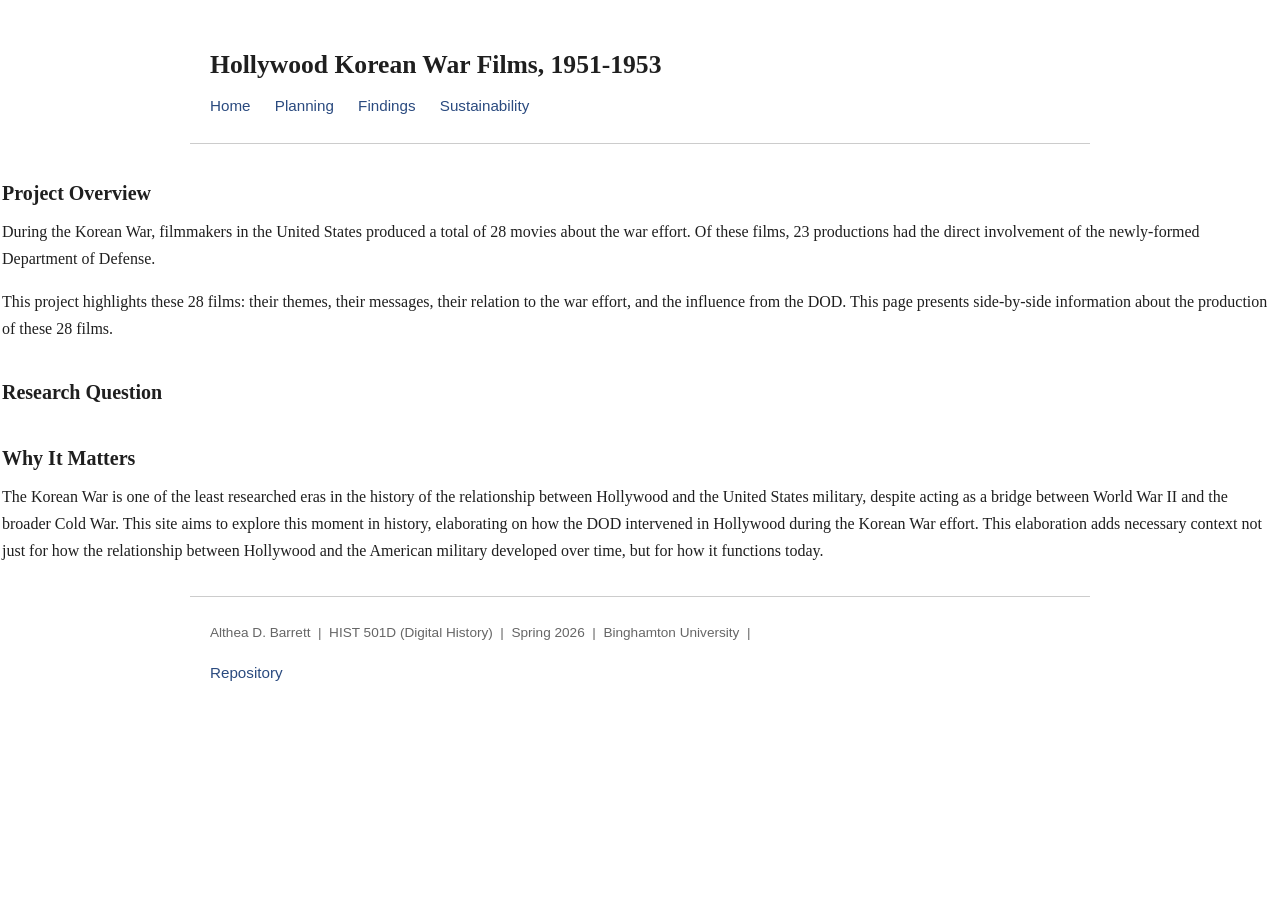
==== index.html @ 260981d2 "images" ====
<html lang="en">
<head>
    <meta charset="UTF-8">
    <meta name="viewport" content="width=device-width, initial-scale=1.0">
    <title>Hollywood Korean War Films, 1951-1953</title>
    <link rel="stylesheet" href="style.css">
</head>
<body>

<header>
    <h1>Hollywood Korean War Films, 1951-1953</h1>
    <nav>
      <a href="index.html">Home</a>
      <a href="planning.html">Planning</a>
      <a href="findings.html">Findings</a>
      <a href="sustainability.html">Sustainability</a>
    </nav>
</header>


<section>
    <h2>Project Overview</h2>
    <p>
        During the Korean War, filmmakers in the United States produced a total of 28 movies about the war effort.
        Of these films, 23 productions had the direct involvement of the newly-formed Department of Defense.
    </p>
    <p>
        This project highlights these 28 films: their themes, their messages, their relation to the war effort, and the influence from the DOD. This page presents side-by-side information about the production of these 28 films.
    </p>
</section>

<section>
    <h2>Research Question</h2>
</section>

<section>
    <h2>Why It Matters</h2>
    <p>The Korean War is one of the least researched eras in the history of the relationship between Hollywood and the United States military, despite acting as a bridge between World War II and the broader Cold War. This site aims to explore this moment in history, elaborating on how the DOD intervened in Hollywood during the Korean War effort. This elaboration adds necessary context not just for how the relationship between Hollywood and the American military developed over time, but for how it functions today.</p>
</section>

<footer>
    <p>Althea D. Barrett &nbsp;|&nbsp; HIST 501D (Digital History) &nbsp;|&nbsp; Spring 2026 &nbsp;|&nbsp; Binghamton University &nbsp;|&nbsp;
        <nav><a href="https://github.com/abarret4/github-page-abarret4">Repository</a> </nav>
    </p>
</footer>

</body>

</html>
---- style.css ----
body {
  font-family:"Comic Neue";
  line-height: 1.7;
  margin: 2;
  color: #1f1f1f;
  background: #ffffff;
}

header, main, footer {
  max-width: 860px;
  margin: 0 auto;
  padding: 1.5rem 1.25rem;
}

header {
  border-bottom: 1px solid #ccc;
  margin-bottom: 1rem;
}

header h1 {
  font-size: 1.6rem;
  margin-bottom: 0.4rem;
}

nav {
  font-family: sans-serif;
  font-size: 0.95rem;
}

nav a {
  margin-right: 1.25rem;
  color: #2a4a7f;
  text-decoration: none;
}

nav a:hover {
  text-decoration: underline;
}

h2 {
  font-size: 1.25rem;
  margin-top: 2rem;
  margin-bottom: 0.5rem;
}

p {
  margin-top: 0;
  margin-bottom: 1rem;
}

img {
  margin: 1.5rem 0;
  height: 250px;
  width: auto;
  border: 1px solid #ccc;
  display: block;
}

.container {
  display: inline-grid;
  grid-template-columns: auto auto auto;
  padding: 10px
}

figcaption {
  font-family: sans-serif;
  font-size: 0.88rem;
  color: #555;
  margin-top: 0.4rem;
}

.sketch-grid {
  display: grid;
  grid-template-columns: 1fr 1fr;
  gap: 1.5rem;
  margin: 1.5rem 0;
}

ul, ol {
  padding-left: 1.5rem;
  margin-bottom: 1rem;
}

footer {
  border-top: 1px solid #ccc;
  margin-top: 2rem;
  font-family: sans-serif;
  font-size: 0.85rem;
  color: #666;
}

footer a {
  color: #2a4a7f;
}

/* -----------------------------------------------
   Responsive layout — narrow screens
   The viewport meta tag in each HTML page activates
   this. No framework or CDN required.
----------------------------------------------- */

@media (max-width: 600px) {
  header h1 {
    font-size: 1.25rem;
  }

  nav {
    display: flex;
    flex-wrap: wrap;
    gap: 0.5rem;
  }

  nav a {
    margin-right: 0;
  }

  .sketch-grid {
    grid-template-columns: 1fr;
  }

  header, main, footer {
    padding: 1rem 0.85rem;
  }
}
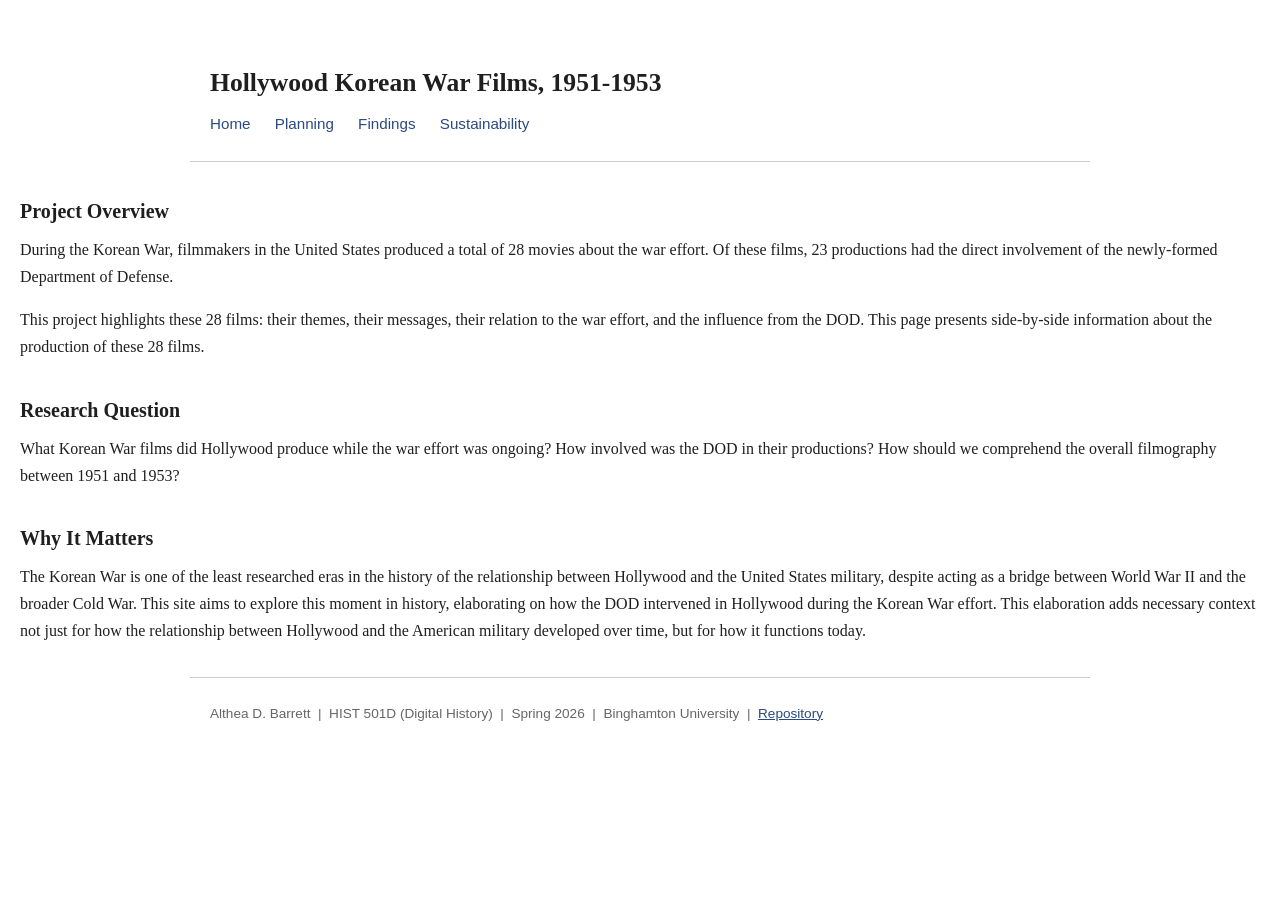
==== commit 2e47ba1a: "layout" ====
--- a/index.html
+++ b/index.html
@@ -31,6 +31,9 @@
 
 <section>
     <h2>Research Question</h2>
+    <p>
+        What Korean War films did Hollywood produce while the war effort was ongoing? How involved was the DOD in their productions? How should we comprehend the overall filmography between 1951 and 1953?
+    </p>
 </section>
 
 <section>
@@ -39,8 +42,7 @@
 </section>
 
 <footer>
-    <p>Althea D. Barrett &nbsp;|&nbsp; HIST 501D (Digital History) &nbsp;|&nbsp; Spring 2026 &nbsp;|&nbsp; Binghamton University &nbsp;|&nbsp;
-        <nav><a href="https://github.com/abarret4/github-page-abarret4">Repository</a> </nav>
+    <p>Althea D. Barrett &nbsp;|&nbsp; HIST 501D (Digital History) &nbsp;|&nbsp; Spring 2026 &nbsp;|&nbsp; Binghamton University &nbsp;|&nbsp; <a href="https://github.com/abarret4/github-page-abarret4">Repository</a>
     </p>
 </footer>
 
--- a/style.css
+++ b/style.css
@@ -1,7 +1,7 @@
 body {
   font-family:"Comic Neue";
   line-height: 1.7;
-  margin: 2;
+  margin: 20px;
   color: #1f1f1f;
   background: #ffffff;
 }
@@ -58,8 +58,16 @@
 
 .container {
   display: inline-grid;
-  grid-template-columns: auto auto auto;
+  grid-template-columns: auto auto auto auto;
   padding: 10px
+}
+
+@media (max-width: 700px){
+    .container {
+    display: inline-grid;
+    grid-template-columns: auto;
+    padding: 10px
+    }
 }
 
 figcaption {
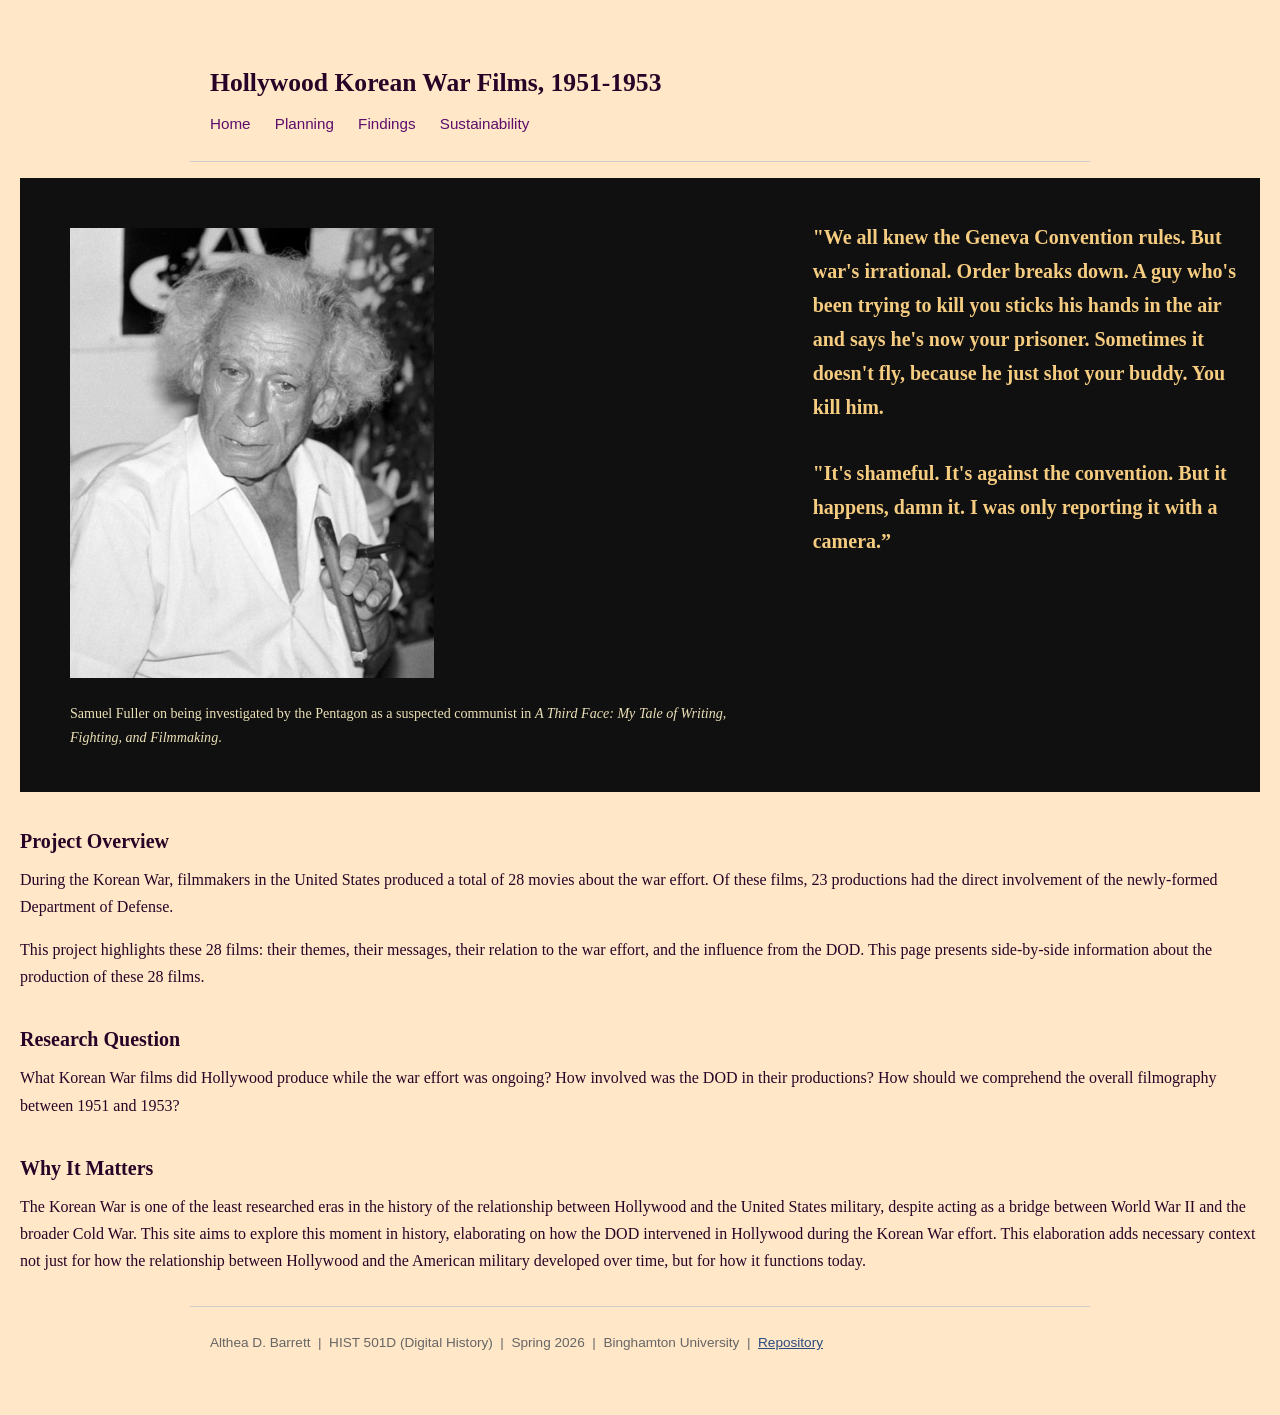
==== commit 3486538a: "fuller edits" ====
--- a/index.html
+++ b/index.html
@@ -17,6 +17,22 @@
     </nav>
 </header>
 
+</body>
+
+<div class="fullercont">
+    <figure>
+        <a><img src="assets/samuel-fuller.jpg" alt="Samuel Fuller" class="samfull"></a>
+        <figcaption><p>Samuel Fuller on being investigated by the Pentagon as a suspected communist in <em>A Third Face: My Tale of Writing, Fighting, and Filmmaking</em>.</p></figcaption>
+    </figure>
+    <div class="quote">
+        <section>
+        <h2>"We all knew the Geneva Convention rules. But war's irrational. Order breaks down. A guy who's been trying to kill you sticks his hands in the air and says he's now your prisoner. Sometimes it doesn't fly, because he just shot your buddy. You kill him.</h2>
+        <h2>"It's shameful. It's against the convention. But it happens, damn it. I was only reporting it with a camera.”</h2>
+     </section>
+    </div>
+</div>
+
+<body> 
 
 <section>
     <h2>Project Overview</h2>
--- a/style.css
+++ b/style.css
@@ -2,8 +2,8 @@
   font-family:"Comic Neue";
   line-height: 1.7;
   margin: 20px;
-  color: #1f1f1f;
-  background: #ffffff;
+  color: #270427;
+  background: #ffe7c7;
 }
 
 header, main, footer {
@@ -29,7 +29,7 @@
 
 nav a {
   margin-right: 1.25rem;
-  color: #2a4a7f;
+  color: #5e0d6b;
   text-decoration: none;
 }
 
@@ -52,29 +52,55 @@
   margin: 1.5rem 0;
   height: 250px;
   width: auto;
-  border: 1px solid #ccc;
   display: block;
 }
 
-.container {
+.samfull {
+  margin: 1.5rem 0;
+  height: 450px;
+  width: auto;
+  display: block;
+}
+
+.fullercont {
   display: inline-grid;
-  grid-template-columns: auto auto auto auto;
+  background-color: #111010;
+  grid-template-columns: auto auto;
+  color: #f5cc80;
   padding: 10px
 }
 
 @media (max-width: 700px){
-    .container {
+    .fullercont {
     display: inline-grid;
     grid-template-columns: auto;
     padding: 10px
     }
 }
 
+.filmcont {
+  display: inline-grid;
+  background-color: #373737;
+  border: 1px solid #efdd3d;
+  grid-template-columns: auto auto auto auto;
+  padding: 10px
+}
+
+@media (max-width: 700px){
+    .filmcont {
+    display: inline-grid;
+    grid-template-columns: auto;
+    padding: 10px
+    }
+}
+
+
 figcaption {
-  font-family: sans-serif;
+  font-family: 'Times New Roman', Times, serif;
   font-size: 0.88rem;
-  color: #555;
+  color: #eae0b7;
   margin-top: 0.4rem;
+  text-align: left;
 }
 
 .sketch-grid {
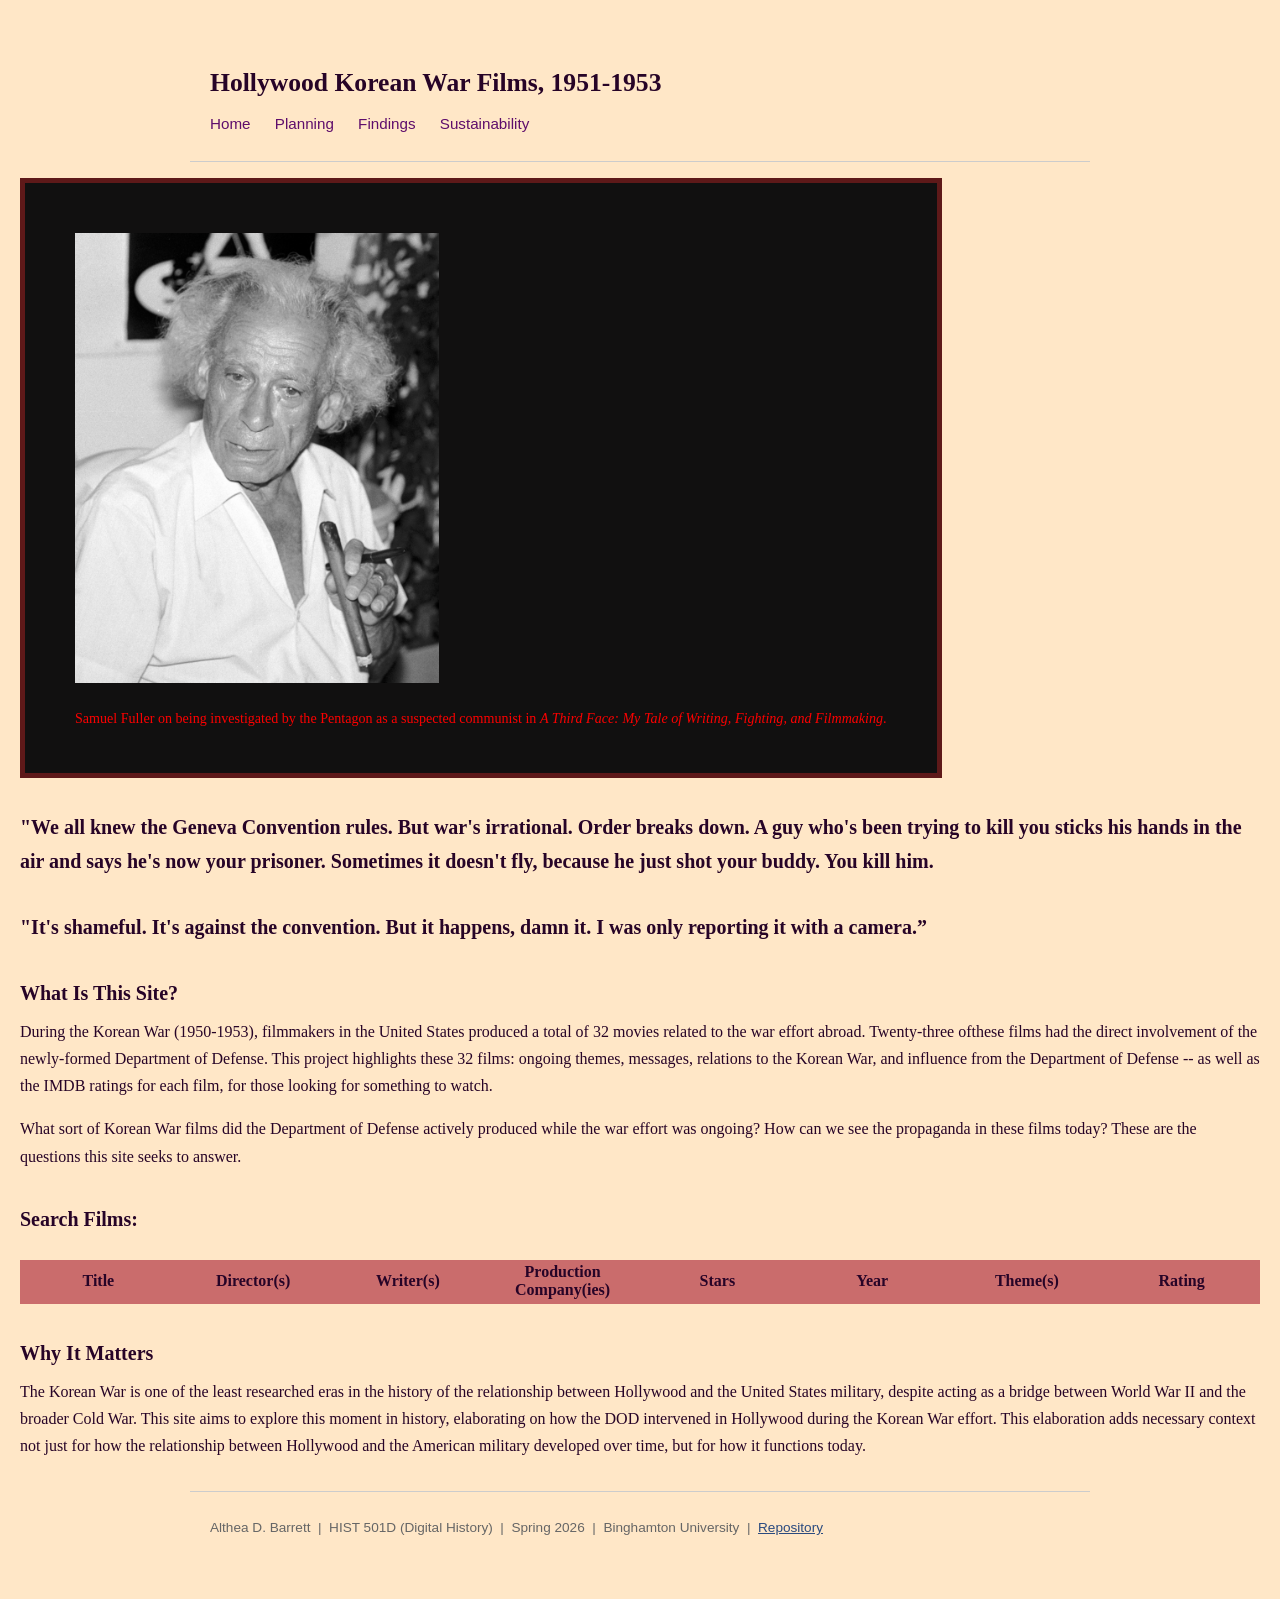
==== commit 1c3c5a73: "check3" ====
--- a/index.html
+++ b/index.html
@@ -19,37 +19,53 @@
 
 </body>
 
-<div class="fullercont">
-    <figure>
-        <a><img src="assets/samuel-fuller.jpg" alt="Samuel Fuller" class="samfull"></a>
-        <figcaption><p>Samuel Fuller on being investigated by the Pentagon as a suspected communist in <em>A Third Face: My Tale of Writing, Fighting, and Filmmaking</em>.</p></figcaption>
-    </figure>
+<section>
+    <div class="fullercont">
+        <figure>
+            <a><img src="assets/samuel-fuller.jpg" alt="Samuel Fuller" class="samfull"></a>
+            <figcaption class="fullcap"><p>Samuel Fuller on being investigated by the Pentagon as a suspected communist
+                in <em>A Third Face: My Tale of Writing, Fighting, and Filmmaking</em>.</p></figcaption>
+        </figure>
+     </div>
     <div class="quote">
         <section>
         <h2>"We all knew the Geneva Convention rules. But war's irrational. Order breaks down. A guy who's been trying to kill you sticks his hands in the air and says he's now your prisoner. Sometimes it doesn't fly, because he just shot your buddy. You kill him.</h2>
         <h2>"It's shameful. It's against the convention. But it happens, damn it. I was only reporting it with a camera.”</h2>
      </section>
     </div>
-</div>
-
+</section>
 <body> 
 
 <section>
-    <h2>Project Overview</h2>
+    <h2>What Is This Site?</h2>
     <p>
-        During the Korean War, filmmakers in the United States produced a total of 28 movies about the war effort.
-        Of these films, 23 productions had the direct involvement of the newly-formed Department of Defense.
+        During the Korean War (1950-1953), filmmakers in the United States produced a total of 32 movies related to the war effort abroad. Twenty-three ofthese films had the direct involvement of the newly-formed Department of Defense.
+        This project highlights these 32 films: ongoing themes, messages, relations to the Korean War, and influence from the Department of Defense -- as well as the IMDB ratings for each film, for those looking for something to watch.
     </p>
     <p>
-        This project highlights these 28 films: their themes, their messages, their relation to the war effort, and the influence from the DOD. This page presents side-by-side information about the production of these 28 films.
+        What sort of Korean War films did the Department of Defense actively produced while the war effort was ongoing? How can we see the propaganda in these films today? These are the questions this site seeks to answer.
     </p>
 </section>
 
 <section>
-    <h2>Research Question</h2>
-    <p>
-        What Korean War films did Hollywood produce while the war effort was ongoing? How involved was the DOD in their productions? How should we comprehend the overall filmography between 1951 and 1953?
-    </p>
+<h2>Search Films:</h2>
+    <table id="film-table" class="filter">
+        <tr class="header">
+            <th style="width:10%;">Title</th>
+            <th style="width:10%;">Director(s)</th>
+            <th style="width:10%;">Writer(s)</th>
+            <th style="width:10%;">Production Company(ies)</th>
+            <th style="width:10%;">Stars</th>
+            <th style="width:10%;">Year</th>
+            <th style="width:10%;">Theme(s)</th>
+            <th style="width:10%;">Rating</th>
+        </tr>
+        <tr>
+             <script>
+                films = open('films.json', 'r')
+            </script>
+        </tr>
+    </table>   
 </section>
 
 <section>
--- a/style.css
+++ b/style.css
@@ -62,15 +62,22 @@
   display: block;
 }
 
+.planns {
+  height: 600px;
+  width: auto;
+  margin: 10px
+}
+
 .fullercont {
   display: inline-grid;
   background-color: #111010;
-  grid-template-columns: auto auto;
-  color: #f5cc80;
-  padding: 10px
+  grid-template-columns: auto;
+  color: #ab5b5b;
+  padding: 10px;
+  border: 5px solid #5e1919
 }
 
-@media (max-width: 700px){
+@media (max-width: 250px){
     .fullercont {
     display: inline-grid;
     grid-template-columns: auto;
@@ -86,14 +93,13 @@
   padding: 10px
 }
 
-@media (max-width: 700px){
-    .filmcont {
-    display: inline-grid;
-    grid-template-columns: auto;
-    padding: 10px
-    }
+.plans {
+  display: inline-grid;
+  grid-template-columns: auto auto;
+  background-color: #e3da81;
+  padding: 50px;
+  border: 1px solid #0d0d0b
 }
-
 
 figcaption {
   font-family: 'Times New Roman', Times, serif;
@@ -101,6 +107,14 @@
   color: #eae0b7;
   margin-top: 0.4rem;
   text-align: left;
+  text-wrap: calc(90px);
+}
+
+.fullcap {
+  color: #fc0000;
+  margin-top: 0.4rem;
+  text-align: left;
+  text-wrap: 45px;
 }
 
 .sketch-grid {
@@ -108,6 +122,12 @@
   grid-template-columns: 1fr 1fr;
   gap: 1.5rem;
   margin: 1.5rem 0;
+}
+
+.filter {
+  color: #270427;
+  background-color: #ca6c6c;
+  margin: 1.5rem 0; 
 }
 
 ul, ol {
@@ -125,6 +145,10 @@
 
 footer a {
   color: #2a4a7f;
+}
+
+.ratings {
+  text-indent: 5%;
 }
 
 /* -----------------------------------------------
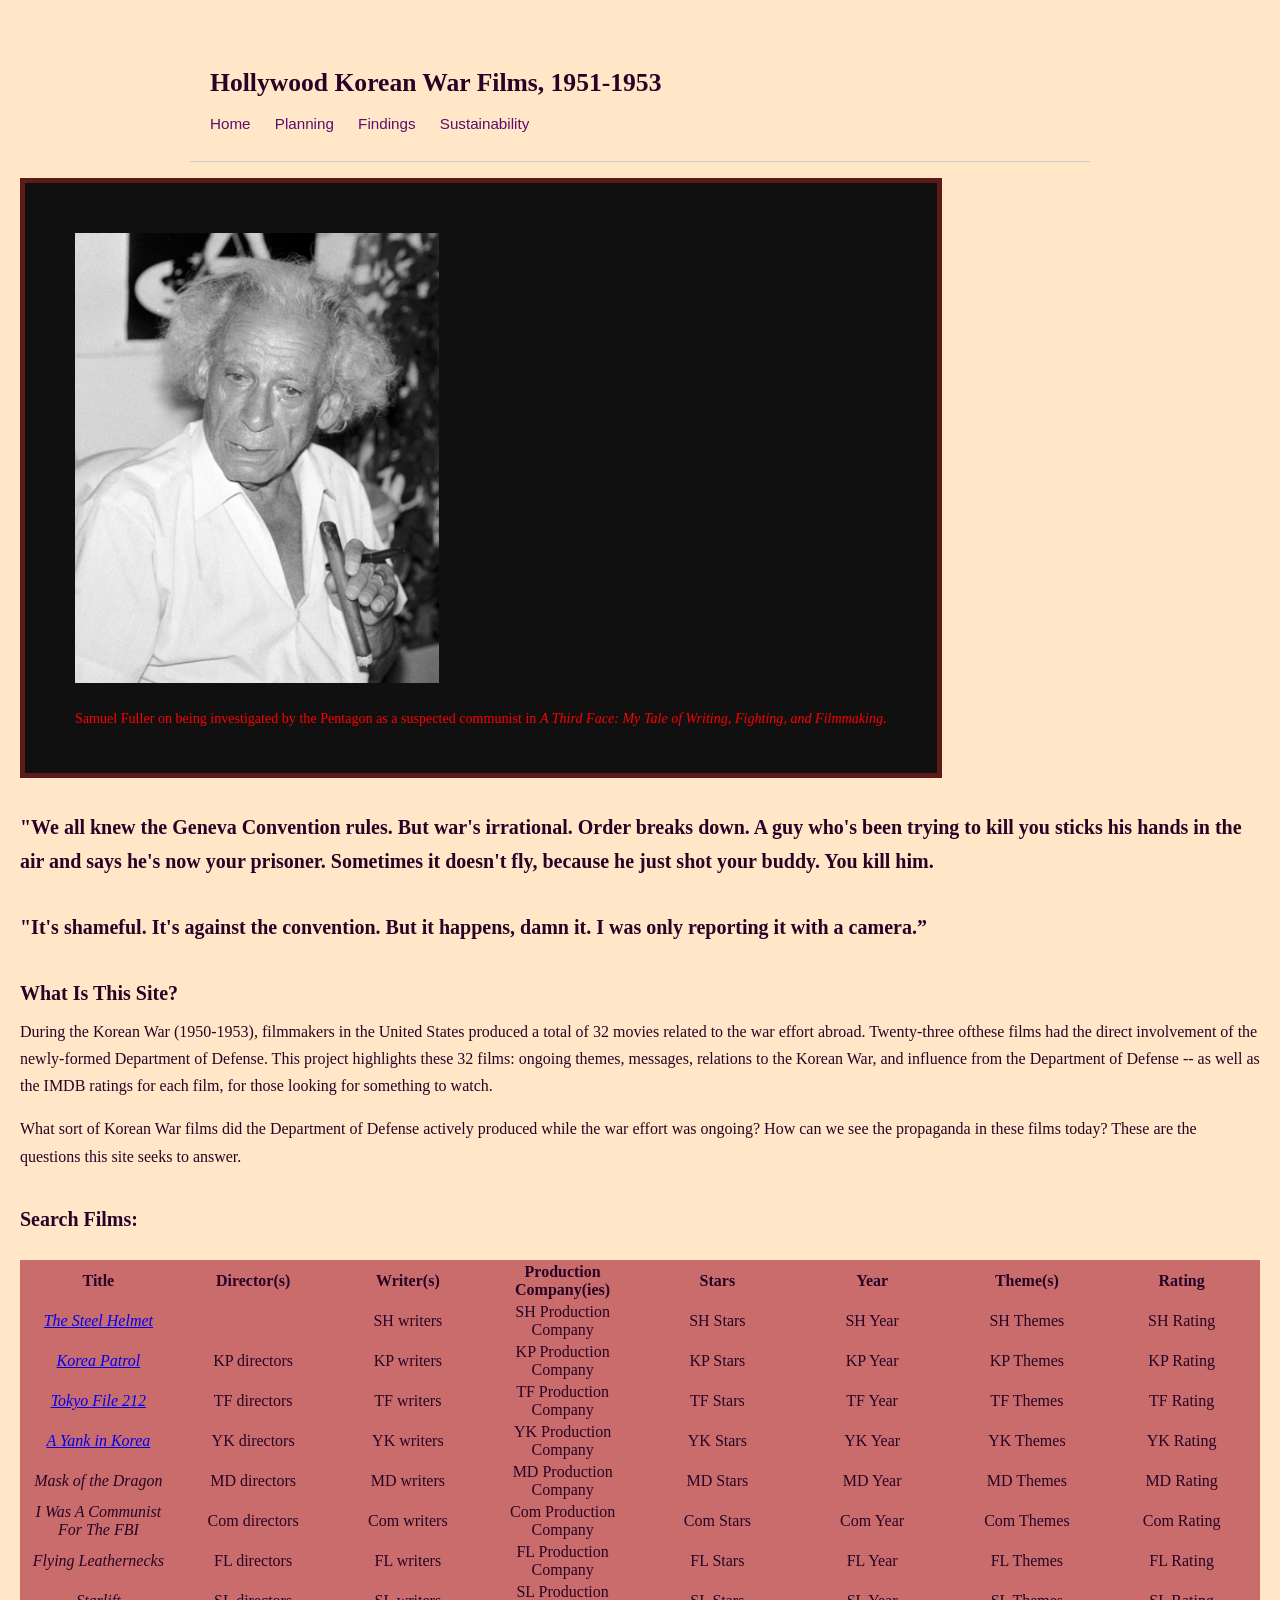
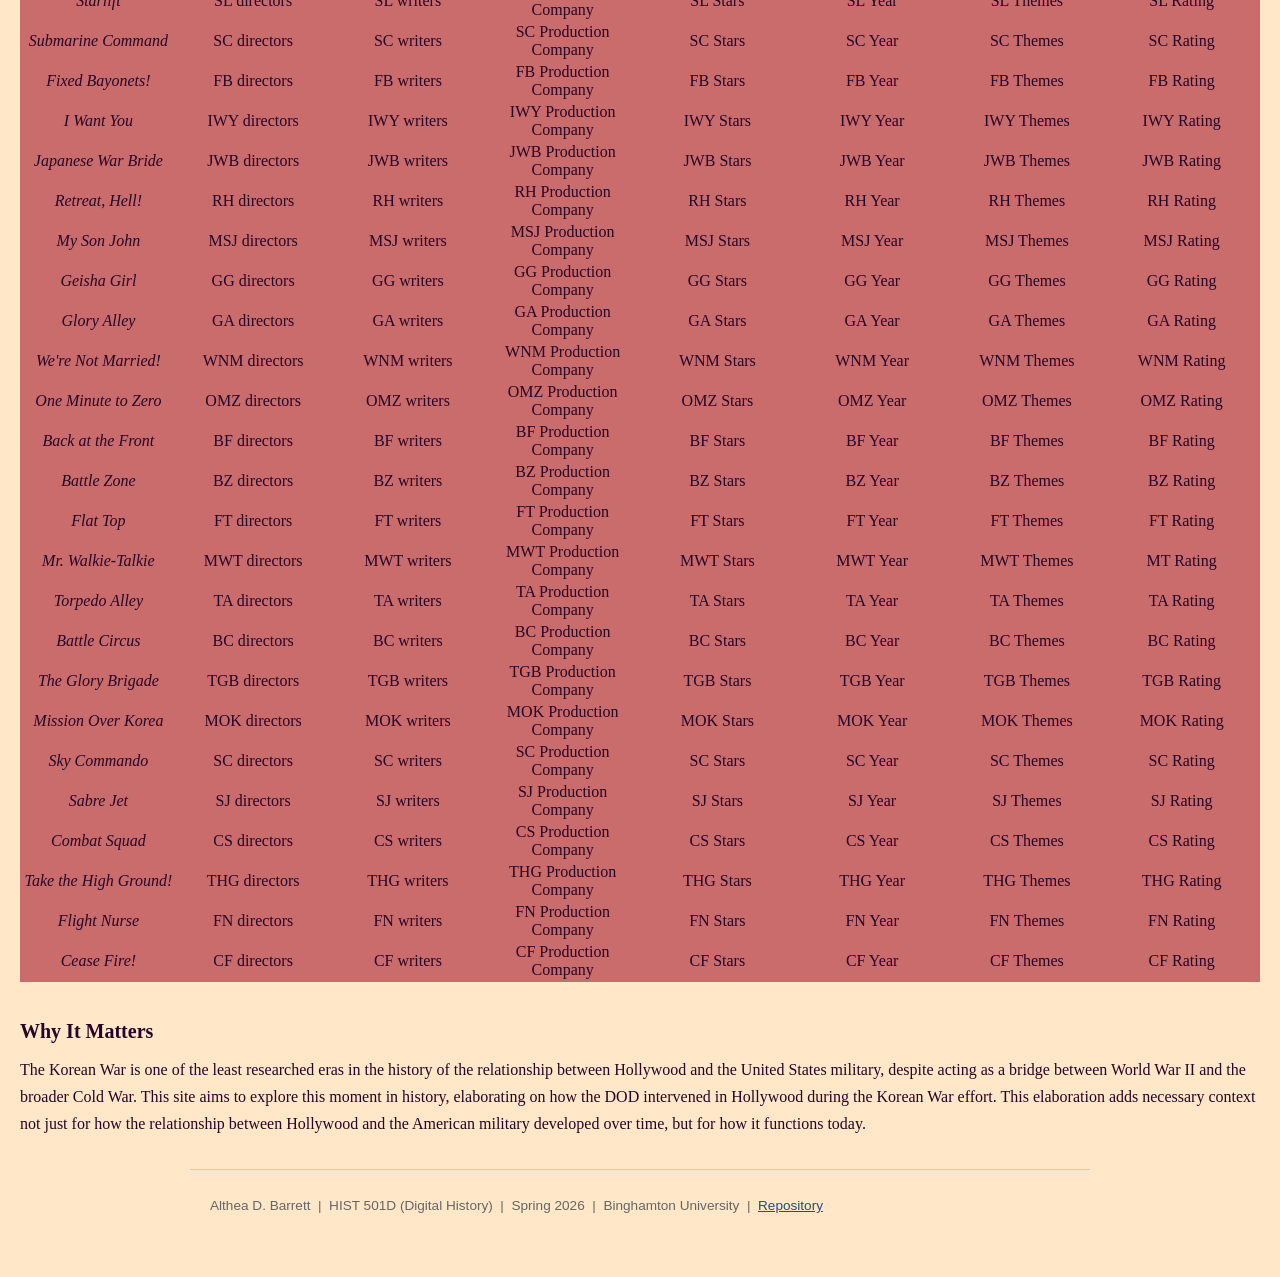
==== commit 3ffdd497: "chk" ====
--- a/index.html
+++ b/index.html
@@ -61,12 +61,845 @@
             <th style="width:10%;">Rating</th>
         </tr>
         <tr>
-             <script>
-                films = open('films.json', 'r')
-            </script>
+            <td>
+                <a href="film-sites/the-steel-helmet.html"><em>The Steel Helmet</em>
+            </td>
+            <td>
+                <script>
+                   films = open('films.json', 'r')
+                   
+                </script>
+            </td>
+            <td>
+                <script>
+
+                </script>SH writers
+            </td>
+            <td>
+                SH Production Company
+            </td>
+            <td>
+                SH Stars
+            </td>
+            <td>
+                SH Year
+            </td>
+            <td>
+                SH Themes
+            </td>
+            <td>
+                SH Rating
+            </td>
+        </tr>
+        <tr>
+            <td>
+                <a href="film-sites/korea-patrol.html"><em>Korea Patrol</em>
+            </td>
+            <td>
+                KP directors
+            </td>
+            <td>
+                KP writers
+            </td>
+            <td>
+                KP Production Company
+            </td>
+            <td>
+                KP Stars
+            </td>
+            <td>
+                KP Year
+            </td>
+            <td>
+                KP Themes
+            </td>
+            <td>
+                KP Rating
+            </td>
+        </tr>
+        <tr>
+            <td>
+                <a href="film-sites/tokyo-file-212.html"><em>Tokyo File 212</em>
+            </td>
+            <td>
+                TF directors
+            </td>
+            <td>
+                TF writers
+            </td>
+            <td>
+                TF Production Company
+            </td>
+            <td>
+                TF Stars
+            </td>
+            <td>
+                TF Year
+            </td>
+            <td>
+                TF Themes
+            </td>
+            <td>
+                TF Rating
+            </td>
+        </tr>
+            <td>
+                <a href="film-sites/a-yank-in-korea.html"><em>A Yank in Korea</em>
+            </td>
+            <td>
+                YK directors
+            </td>
+            <td>
+                YK writers
+            </td>
+            <td>
+                YK Production Company
+            </td>
+            <td>
+                YK Stars
+            </td>
+            <td>
+                YK Year
+            </td>
+            <td>
+                YK Themes
+            </td>
+            <td>
+                YK Rating
+            </td>
+        </tr>
+        <tr>
+            <td>
+                <em>Mask of the Dragon</em>
+            </td>
+            <td>
+                MD directors
+            </td>
+            <td>
+                MD writers
+            </td>
+            <td>
+                MD Production Company
+            </td>
+            <td>
+                MD Stars
+            </td>
+            <td>
+                MD Year
+            </td>
+            <td>
+                MD Themes
+            </td>
+            <td>
+                MD Rating
+            </td>
+        </tr>
+        <tr>
+            <td>
+                <em>I Was A Communist For The FBI</em>
+            </td>
+            <td>
+                Com directors
+            </td>
+            <td>
+                Com writers
+            </td>
+            <td>
+                Com Production Company
+            </td>
+            <td>
+                Com Stars
+            </td>
+            <td>
+                Com Year
+            </td>
+            <td>
+                Com Themes
+            </td>
+            <td>
+                Com Rating
+            </td>
+        </tr>
+        <tr>
+            <td>
+                <em>Flying Leathernecks</em>
+            </td>
+            <td>
+                FL directors
+            </td>
+            <td>
+                FL writers
+            </td>
+            <td>
+                FL Production Company
+            </td>
+            <td>
+                FL Stars
+            </td>
+            <td>
+                FL Year
+            </td>
+            <td>
+                FL Themes
+            </td>
+            <td>
+                FL Rating
+            </td>
+        </tr>
+        <tr>
+            <td>
+                <em>Starlift</em>
+            </td>
+            <td>
+                SL directors
+            </td>
+            <td>
+                SL writers
+            </td>
+            <td>
+                SL Production Company
+            </td>
+            <td>
+                SL Stars
+            </td>
+            <td>
+                SL Year
+            </td>
+            <td>
+                SL Themes
+            </td>
+            <td>
+                SL Rating
+            </td>
+        </tr>
+        <tr>
+            <td>
+                <em>Submarine Command</em>
+            </td>
+            <td>
+                SC directors
+            </td>
+            <td>
+                SC writers
+            </td>
+            <td>
+                SC Production Company
+            </td>
+            <td>
+                SC Stars
+            </td>
+            <td>
+                SC Year
+            </td>
+            <td>
+                SC Themes
+            </td>
+            <td>
+                SC Rating
+            </td>
+        </tr>
+        <tr>
+            <td>
+                <em>Fixed Bayonets!</em>
+            </td>
+            <td>
+                FB directors
+            </td>
+            <td>
+                FB writers
+            </td>
+            <td>
+                FB Production Company
+            </td>
+            <td>
+                FB Stars
+            </td>
+            <td>
+                FB Year
+            </td>
+            <td>
+                FB Themes
+            </td>
+            <td>
+                FB Rating
+            </td>
+        </tr>
+        <tr>
+            <td>
+                <em>I Want You</em>
+            </td>
+            <td>
+                IWY directors
+            </td>
+            <td>
+                IWY writers
+            </td>
+            <td>
+                IWY Production Company
+            </td>
+            <td>
+                IWY Stars
+            </td>
+            <td>
+                IWY Year
+            </td>
+            <td>
+                IWY Themes
+            </td>
+            <td>
+                IWY Rating
+            </td>
+        </tr>
+        <tr>
+            <td>
+                <em>Japanese War Bride</em>
+            </td>
+            <td>
+                JWB directors
+            </td>
+            <td>
+                JWB writers
+            </td>
+            <td>
+                JWB Production Company
+            </td>
+            <td>
+                JWB Stars
+            </td>
+            <td>
+                JWB Year
+            </td>
+            <td>
+                JWB Themes
+            </td>
+            <td>
+                JWB Rating
+            </td>
+        </tr>
+        <tr>
+            <td>
+                <em>Retreat, Hell!</em>
+            </td>
+            <td>
+                RH directors
+            </td>
+            <td>
+                RH writers
+            </td>
+            <td>
+                RH Production Company
+            </td>
+            <td>
+                RH Stars
+            </td>
+            <td>
+                RH Year
+            </td>
+            <td>
+                RH Themes
+            </td>
+            <td>
+                RH Rating
+            </td>
+        </tr>
+        <tr>
+            <td>
+                <em>My Son John</em>
+            </td>
+            <td>
+                MSJ directors
+            </td>
+            <td>
+                MSJ writers
+            </td>
+            <td>
+                MSJ Production Company
+            </td>
+            <td>
+                MSJ Stars
+            </td>
+            <td>
+                MSJ Year
+            </td>
+            <td>
+                MSJ Themes
+            </td>
+            <td>
+                MSJ Rating
+            </td>
+        </tr>
+        <tr>
+            <td>
+                <em>Geisha Girl</em>
+            </td>
+            <td>
+                GG directors
+            </td>
+            <td>
+                GG writers
+            </td>
+            <td>
+                GG Production Company
+            </td>
+            <td>
+                GG Stars
+            </td>
+            <td>
+                GG Year
+            </td>
+            <td>
+                GG Themes
+            </td>
+            <td>
+                GG Rating
+            </td>
+        </tr>
+        <tr>
+            <td>
+                <em>Glory Alley</em>
+            </td>
+            <td>
+                GA directors
+            </td>
+            <td>
+                GA writers
+            </td>
+            <td>
+                GA Production Company
+            </td>
+            <td>
+                GA Stars
+            </td>
+            <td>
+                GA Year
+            </td>
+            <td>
+                GA Themes
+            </td>
+            <td>
+                GA Rating
+            </td>
+        </tr>
+        <tr>
+            <td>
+                <em>We're Not Married!</em>
+            </td>
+            <td>
+                WNM directors
+            </td>
+            <td>
+                WNM writers
+            </td>
+            <td>
+                WNM Production Company
+            </td>
+            <td>
+                WNM Stars
+            </td>
+            <td>
+                WNM Year
+            </td>
+            <td>
+                WNM Themes
+            </td>
+            <td>
+                WNM Rating
+            </td>
+        </tr>
+        <tr>
+            <td>
+                <em>One Minute to Zero</em>
+            </td>
+            <td>
+                OMZ directors
+            </td>
+            <td>
+                OMZ writers
+            </td>
+            <td>
+                OMZ Production Company
+            </td>
+            <td>
+                OMZ Stars
+            </td>
+            <td>
+                OMZ Year
+            </td>
+            <td>
+                OMZ Themes
+            </td>
+            <td>
+                OMZ Rating
+            </td>
+        </tr>
+        <tr>
+            <td>
+                <em>Back at the Front</em>
+            </td>
+            <td>
+                BF directors
+            </td>
+            <td>
+                BF writers
+            </td>
+            <td>
+                BF Production Company
+            </td>
+            <td>
+                BF Stars
+            </td>
+            <td>
+                BF Year
+            </td>
+            <td>
+                BF Themes
+            </td>
+            <td>
+                BF Rating
+            </td>
+        </tr>
+        <tr>
+            <td>
+                <em>Battle Zone</em>
+            </td>
+            <td>
+                BZ directors
+            </td>
+            <td>
+                BZ writers
+            </td>
+            <td>
+                BZ Production Company
+            </td>
+            <td>
+                BZ Stars
+            </td>
+            <td>
+                BZ Year
+            </td>
+            <td>
+                BZ Themes
+            </td>
+            <td>
+                BZ Rating
+            </td>
+        </tr>
+        <tr>
+            <td>
+                <em>Flat Top</em>
+            </td>
+            <td>
+                FT directors
+            </td>
+            <td>
+                FT writers
+            </td>
+            <td>
+                FT Production Company
+            </td>
+            <td>
+                FT Stars
+            </td>
+            <td>
+                FT Year
+            </td>
+            <td>
+                FT Themes
+            </td>
+            <td>
+                FT Rating
+            </td>
+        </tr>
+        <tr>
+            <td>
+                <em>Mr. Walkie-Talkie</em>
+            </td>
+            <td>
+                MWT directors
+            </td>
+            <td>
+                MWT writers
+            </td>
+            <td>
+                MWT Production Company
+            </td>
+            <td>
+                MWT Stars
+            </td>
+            <td>
+                MWT Year
+            </td>
+            <td>
+                MWT Themes
+            </td>
+            <td>
+                MT Rating
+            </td>
+        </tr>
+        <tr>
+            <td>
+                <em>Torpedo Alley</em>
+            </td>
+            <td>
+                TA directors
+            </td>
+            <td>
+                TA writers
+            </td>
+            <td>
+                TA Production Company
+            </td>
+            <td>
+                TA Stars
+            </td>
+            <td>
+                TA Year
+            </td>
+            <td>
+                TA Themes
+            </td>
+            <td>
+                TA Rating
+            </td>
+        </tr>
+        <tr>
+            <td>
+                <em>Battle Circus</em>
+            </td>
+            <td>
+                BC directors
+            </td>
+            <td>
+                BC writers
+            </td>
+            <td>
+                BC Production Company
+            </td>
+            <td>
+                BC Stars
+            </td>
+            <td>
+                BC Year
+            </td>
+            <td>
+                BC Themes
+            </td>
+            <td>
+                BC Rating
+            </td>
+        </tr>
+        <tr>
+            <td>
+                <em>The Glory Brigade</em>
+            </td>
+            <td>
+                TGB directors
+            </td>
+            <td>
+                TGB writers
+            </td>
+            <td>
+                TGB Production Company
+            </td>
+            <td>
+                TGB Stars
+            </td>
+            <td>
+                TGB Year
+            </td>
+            <td>
+                TGB Themes
+            </td>
+            <td>
+                TGB Rating
+            </td>
+        </tr>
+        <tr>
+            <td>
+                <em>Mission Over Korea</em>
+            </td>
+            <td>
+                MOK directors
+            </td>
+            <td>
+                MOK writers
+            </td>
+            <td>
+                MOK Production Company
+            </td>
+            <td>
+                MOK Stars
+            </td>
+            <td>
+                MOK Year
+            </td>
+            <td>
+                MOK Themes
+            </td>
+            <td>
+                MOK Rating
+            </td>
+        </tr>
+        <tr>
+            <td>
+                <em>Sky Commando</em>
+            </td>
+            <td>
+                SC directors
+            </td>
+            <td>
+                SC writers
+            </td>
+            <td>
+                SC Production Company
+            </td>
+            <td>
+                SC Stars
+            </td>
+            <td>
+                SC Year
+            </td>
+            <td>
+                SC Themes
+            </td>
+            <td>
+                SC Rating
+            </td>
+        </tr>
+        <tr>
+            <td>
+                <em>Sabre Jet</em>
+            </td>
+            <td>
+                SJ directors
+            </td>
+            <td>
+                SJ writers
+            </td>
+            <td>
+                SJ Production Company
+            </td>
+            <td>
+                SJ Stars
+            </td>
+            <td>
+                SJ Year
+            </td>
+            <td>
+                SJ Themes
+            </td>
+            <td>
+                SJ Rating
+            </td>
+        </tr>
+        <tr>
+            <td>
+                <em>Combat Squad</em>
+            </td>
+            <td>
+                CS directors
+            </td>
+            <td>
+                CS writers
+            </td>
+            <td>
+                CS Production Company
+            </td>
+            <td>
+                CS Stars
+            </td>
+            <td>
+                CS Year
+            </td>
+            <td>
+                CS Themes
+            </td>
+            <td>
+                CS Rating
+            </td>
+        </tr>
+        <tr>
+            <td>
+                <em>Take the High Ground!</em>
+            </td>
+            <td>
+                THG directors
+            </td>
+            <td>
+                THG writers
+            </td>
+            <td>
+                THG Production Company
+            </td>
+            <td>
+                THG Stars
+            </td>
+            <td>
+                THG Year
+            </td>
+            <td>
+                THG Themes
+            </td>
+            <td>
+                THG Rating
+            </td>
+        </tr>
+        <tr>
+            <td>
+                <em>Flight Nurse</em>
+            </td>
+            <td>
+                FN directors
+            </td>
+            <td>
+                FN writers
+            </td>
+            <td>
+                FN Production Company
+            </td>
+            <td>
+                FN Stars
+            </td>
+            <td>
+                FN Year
+            </td>
+            <td>
+                FN Themes
+            </td>
+            <td>
+                FN Rating
+            </td>
+        </tr>
+        <tr>
+            <td>
+                <em>Cease Fire!</em>
+            </td>
+            <td>
+                CF directors
+            </td>
+            <td>
+                CF writers
+            </td>
+            <td>
+                CF Production Company
+            </td>
+            <td>
+                CF Stars
+            </td>
+            <td>
+                CF Year
+            </td>
+            <td>
+                CF Themes
+            </td>
+            <td>
+                CF Rating
+            </td>
         </tr>
     </table>   
 </section>
+
+ <div data-include="github-page-abarret4/films.json"></sdiv>
 
 <section>
     <h2>Why It Matters</h2>
--- a/style.css
+++ b/style.css
@@ -127,7 +127,9 @@
 .filter {
   color: #270427;
   background-color: #ca6c6c;
+  gap: 1px;
   margin: 1.5rem 0; 
+  text-align: center
 }
 
 ul, ol {
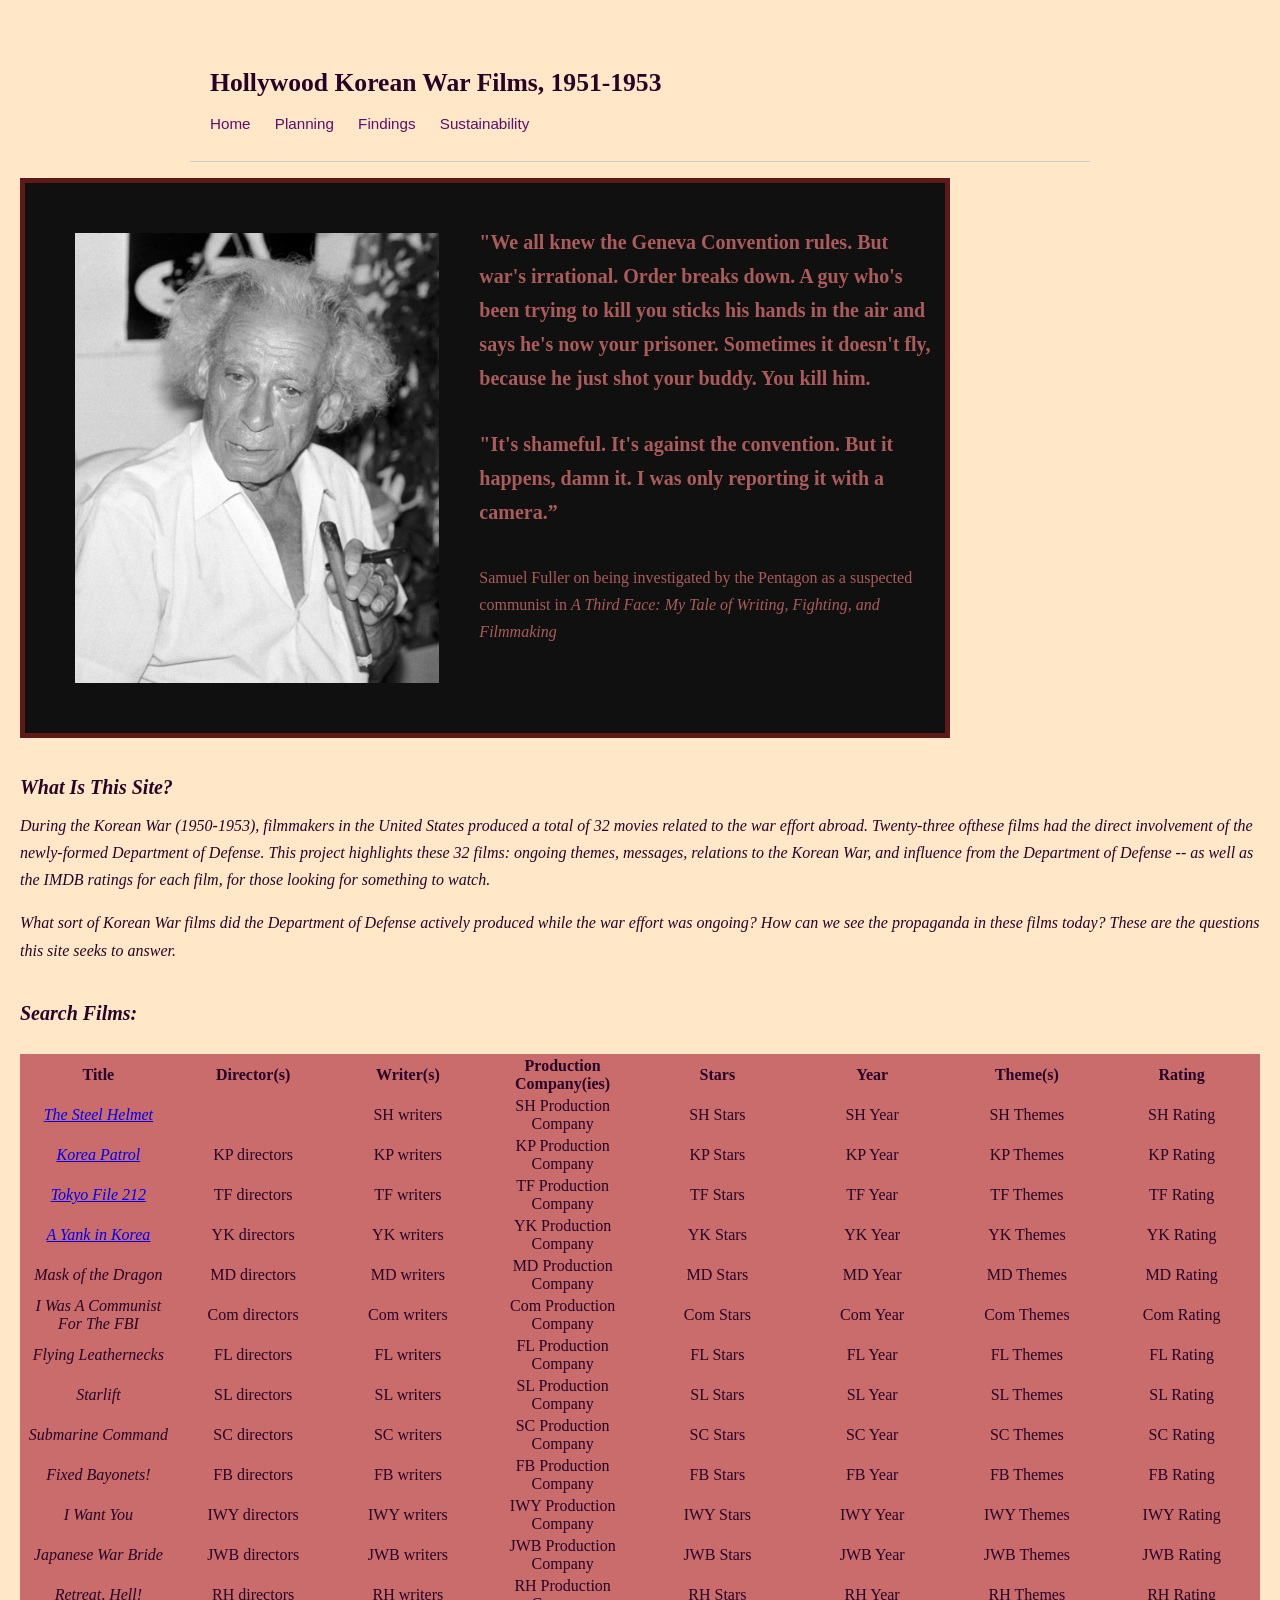
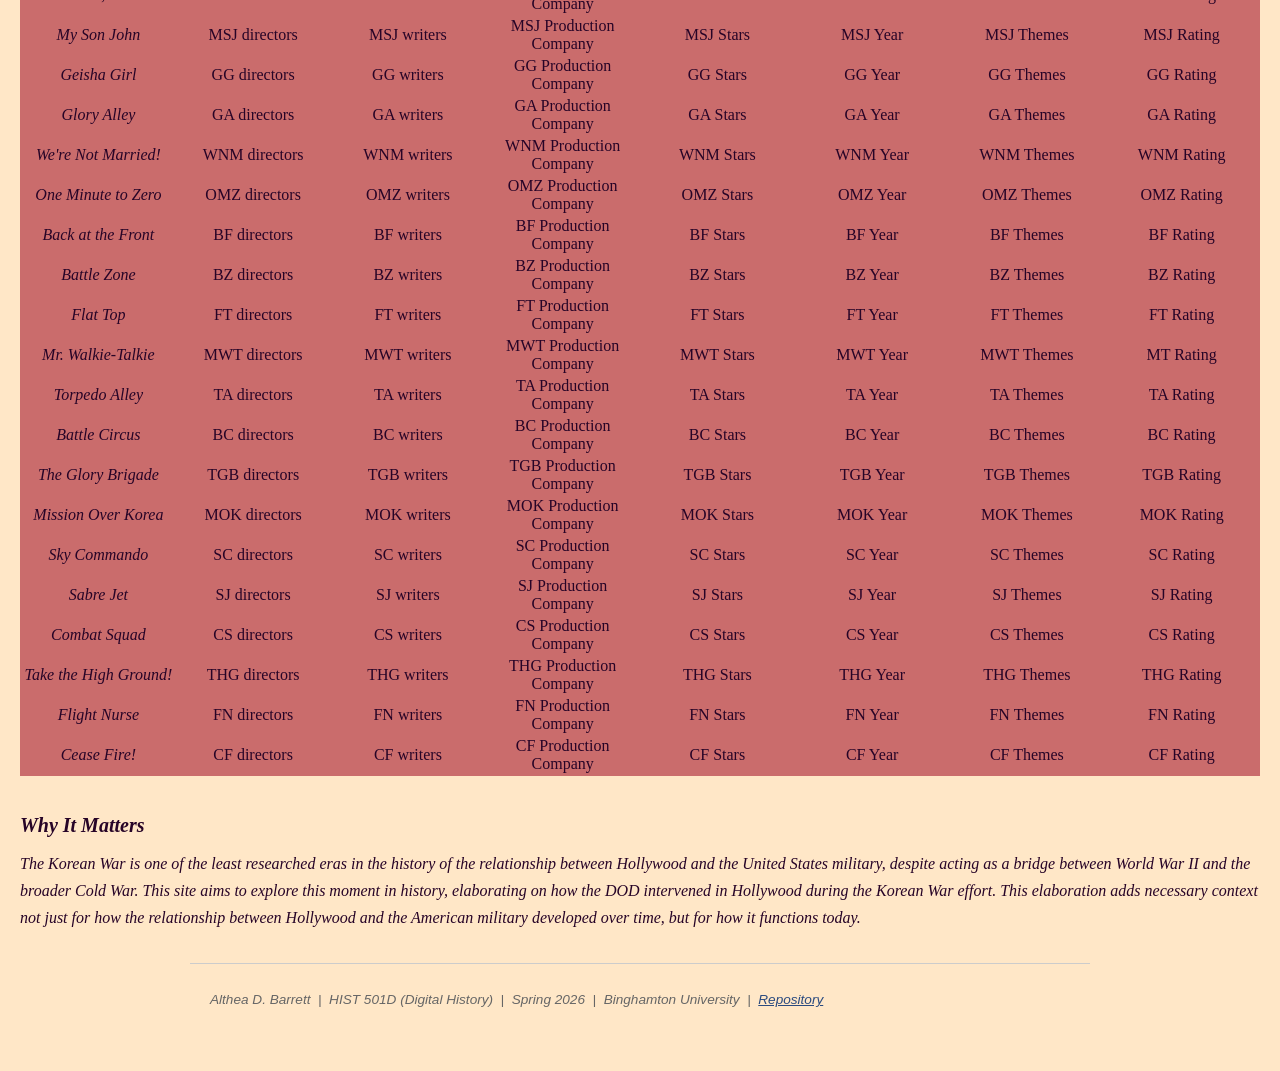
==== commit 792d75ab: "sam quote" ====
--- a/index.html
+++ b/index.html
@@ -23,15 +23,13 @@
     <div class="fullercont">
         <figure>
             <a><img src="assets/samuel-fuller.jpg" alt="Samuel Fuller" class="samfull"></a>
-            <figcaption class="fullcap"><p>Samuel Fuller on being investigated by the Pentagon as a suspected communist
-                in <em>A Third Face: My Tale of Writing, Fighting, and Filmmaking</em>.</p></figcaption>
         </figure>
-     </div>
-    <div class="quote">
-        <section>
-        <h2>"We all knew the Geneva Convention rules. But war's irrational. Order breaks down. A guy who's been trying to kill you sticks his hands in the air and says he's now your prisoner. Sometimes it doesn't fly, because he just shot your buddy. You kill him.</h2>
-        <h2>"It's shameful. It's against the convention. But it happens, damn it. I was only reporting it with a camera.”</h2>
-     </section>
+        <div class="quote">
+            <h2>"We all knew the Geneva Convention rules. But war's irrational. Order breaks down. A guy who's been trying to kill you sticks his hands in the air and says he's now your prisoner. Sometimes it doesn't fly, because he just shot your buddy. You kill him.</h2>
+            <h2>"It's shameful. It's against the convention. But it happens, damn it. I was only reporting it with a camera.”</h2>
+            <br>
+            <body>Samuel Fuller on being investigated by the Pentagon as a suspected communist in <em>A Third Face: My Tale of Writing, Fighting, and Filmmaking</body>
+        </div>
     </div>
 </section>
 <body> 
@@ -66,8 +64,7 @@
             </td>
             <td>
                 <script>
-                   films = open('films.json', 'r')
-                   
+                  // films = open('films.json', 'r')
                 </script>
             </td>
             <td>
--- a/style.css
+++ b/style.css
@@ -71,10 +71,11 @@
 .fullercont {
   display: inline-grid;
   background-color: #111010;
-  grid-template-columns: auto;
+  grid-template-columns: auto auto;
   color: #ab5b5b;
   padding: 10px;
-  border: 5px solid #5e1919
+  border: 5px solid #5e1919;
+  width: 900px
 }
 
 @media (max-width: 250px){
@@ -153,6 +154,27 @@
   text-indent: 5%;
 }
 
+.summary {
+  background-color: #e3c781;
+  color: #270427;
+  text-align: center;
+  align-items: center;
+  width: 35%;
+  gap: 1.5rem;
+  margin: 10px;
+}
+
+.cast {
+  background-color: #ab5b5b;
+  display: inline-grid;
+  grid-template-columns: auto auto auto;
+  padding: 10px;
+  border: 1px solid #0d0d0b;
+  width: 70%;
+  display: inline-grid;
+  margin: 10px;
+}
+
 /* -----------------------------------------------
    Responsive layout — narrow screens
    The viewport meta tag in each HTML page activates
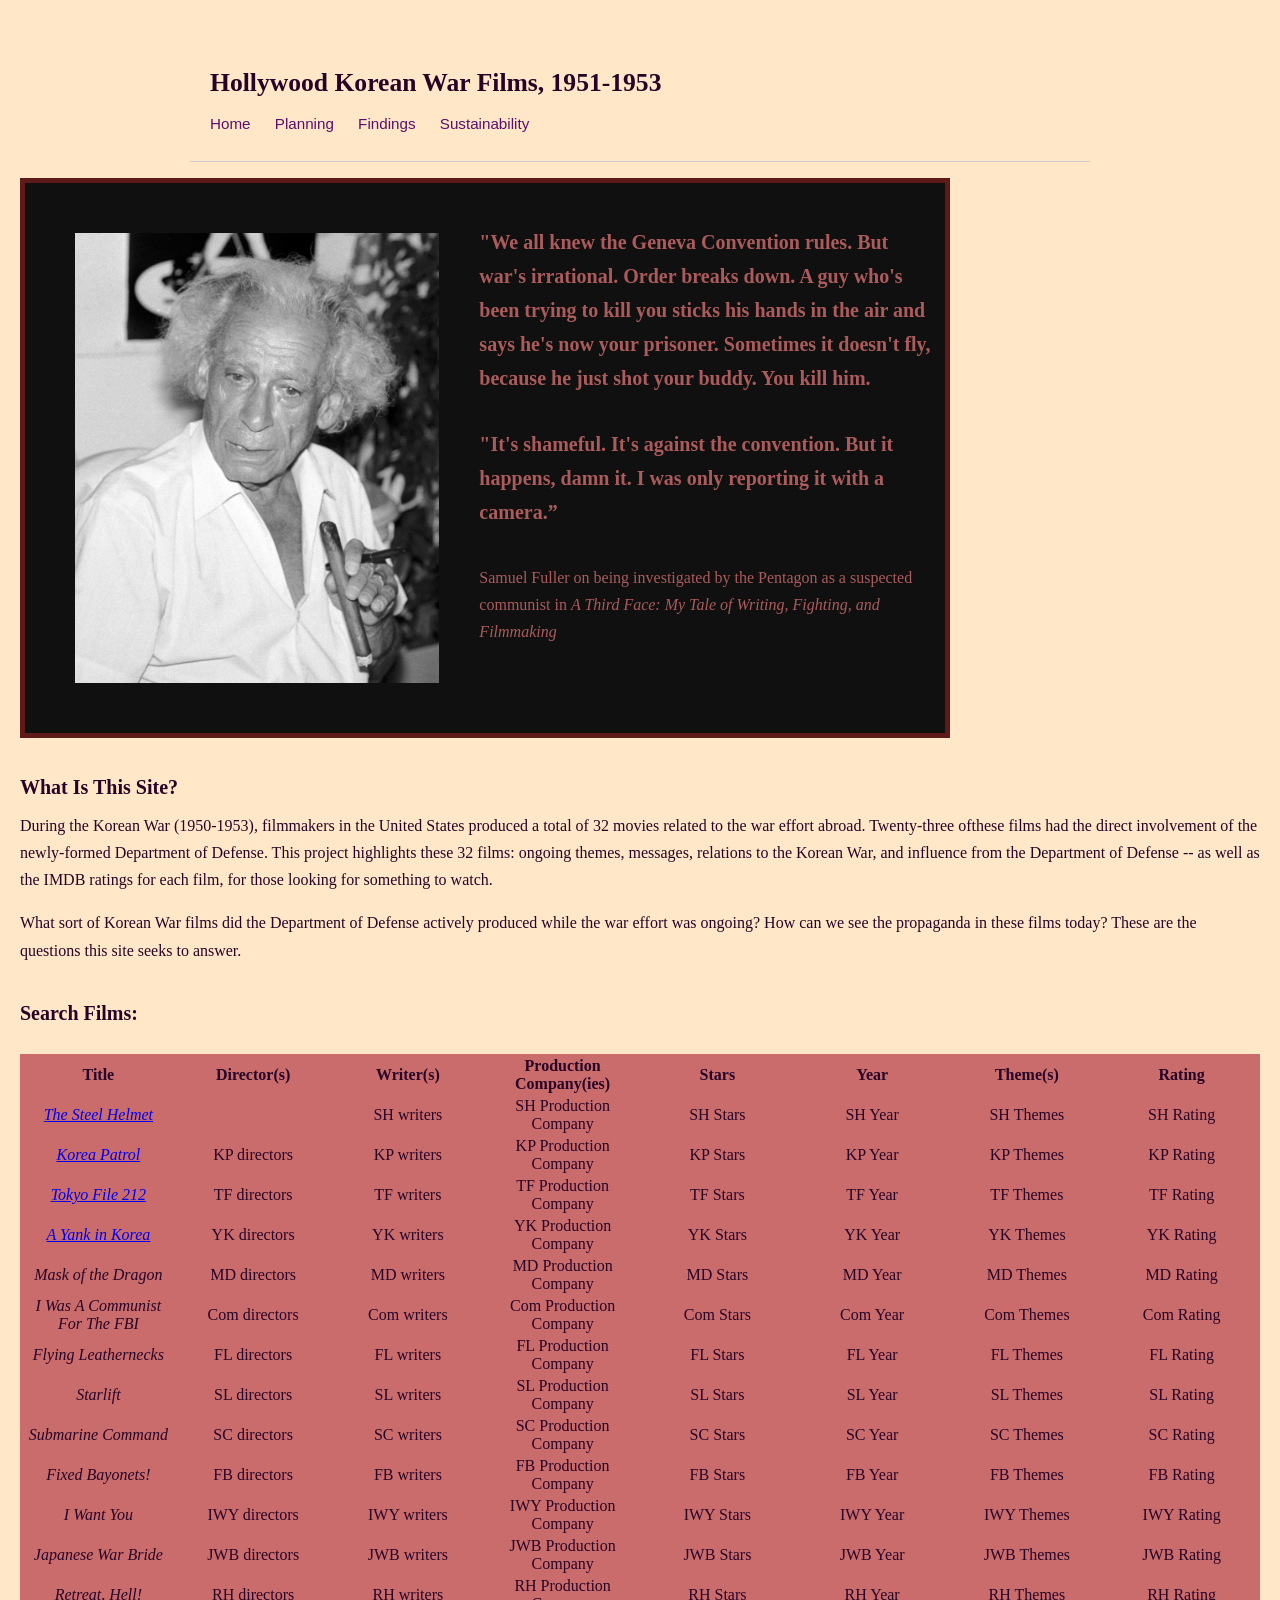
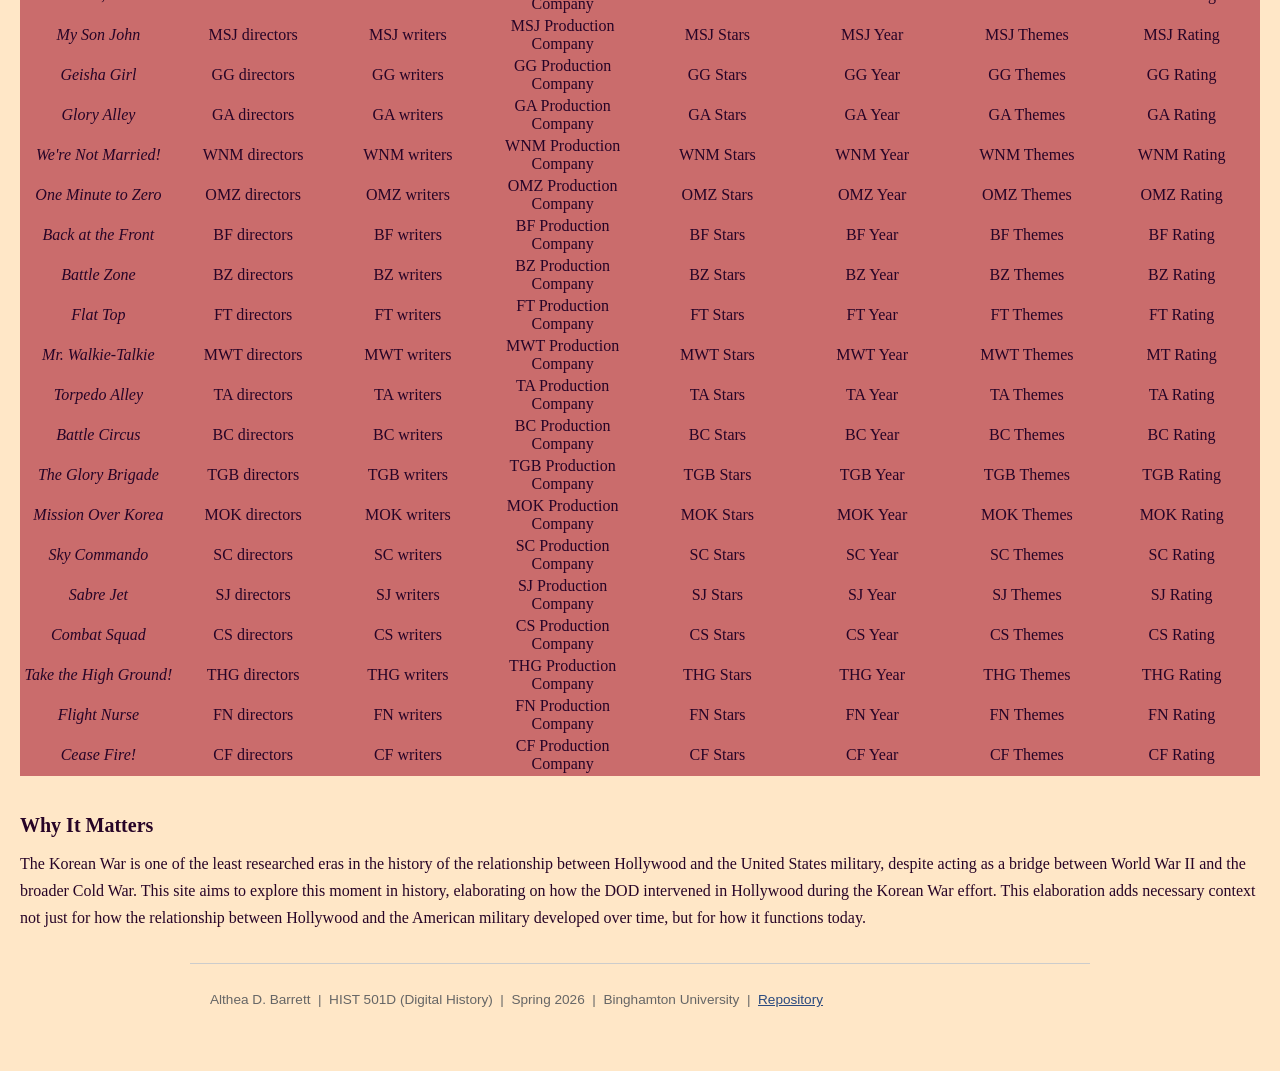
==== commit d63e7a9f: "</em>" ====
--- a/index.html
+++ b/index.html
@@ -28,7 +28,7 @@
             <h2>"We all knew the Geneva Convention rules. But war's irrational. Order breaks down. A guy who's been trying to kill you sticks his hands in the air and says he's now your prisoner. Sometimes it doesn't fly, because he just shot your buddy. You kill him.</h2>
             <h2>"It's shameful. It's against the convention. But it happens, damn it. I was only reporting it with a camera.”</h2>
             <br>
-            <body>Samuel Fuller on being investigated by the Pentagon as a suspected communist in <em>A Third Face: My Tale of Writing, Fighting, and Filmmaking</body>
+            <body>Samuel Fuller on being investigated by the Pentagon as a suspected communist in <em>A Third Face: My Tale of Writing, Fighting, and Filmmaking</em></body>
         </div>
     </div>
 </section>
--- a/style.css
+++ b/style.css
@@ -92,6 +92,10 @@
   border: 1px solid #efdd3d;
   grid-template-columns: auto auto auto auto;
   padding: 10px
+}
+
+.filmcont:hover {
+  background-color:#5a3a5a
 }
 
 .plans {
